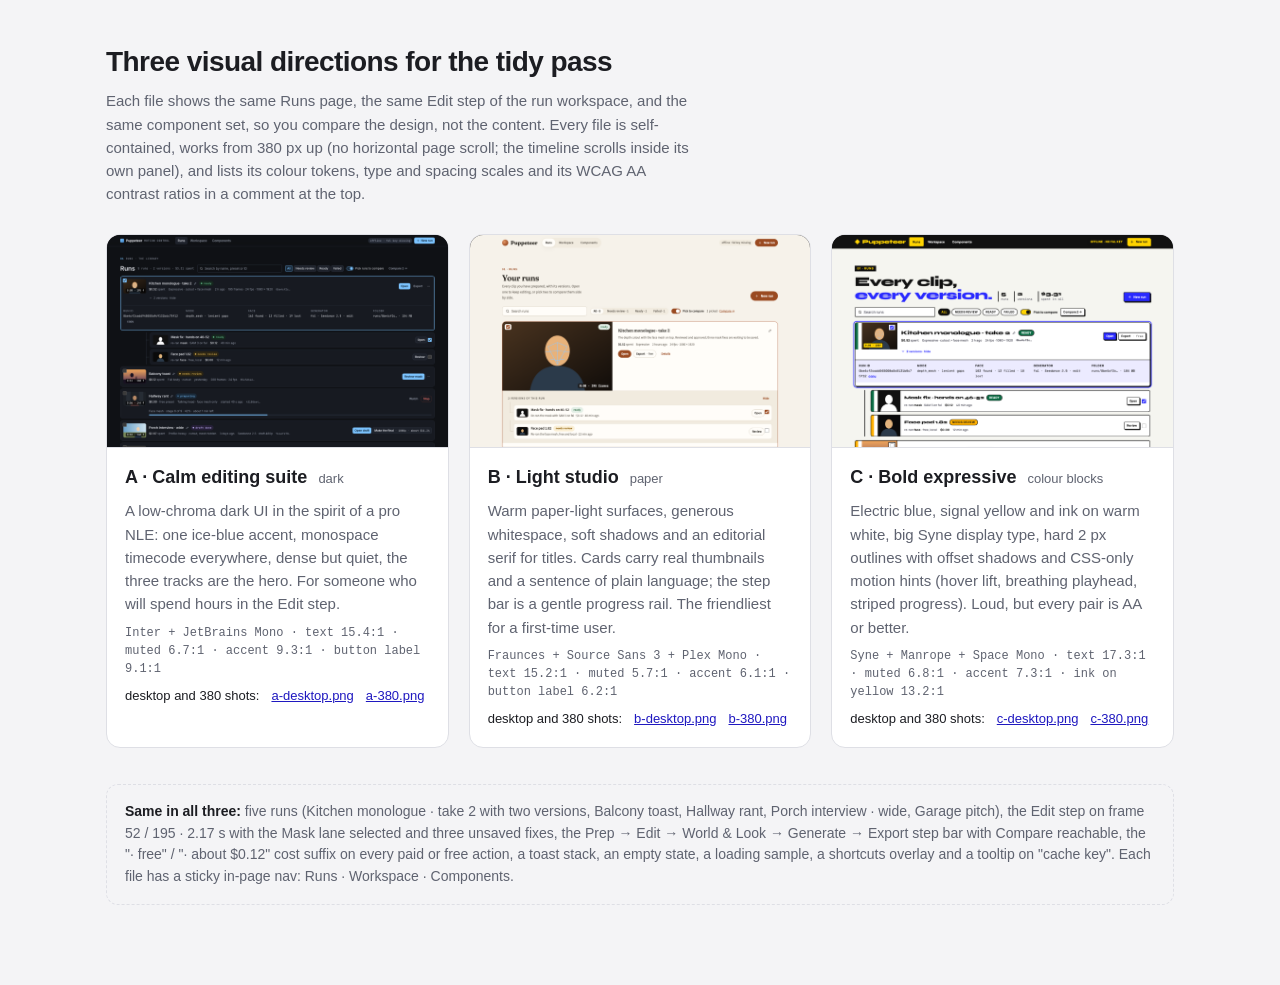
==== docs/tidy/directions/index.html @ 5aec6a77 "Tidy pass, steps 1–3: UX audit, plan, glossary, before shots, three direction mockups docs/UX-AUDIT." ====
<!doctype html>
<html lang="en">
<head>
<meta charset="utf-8">
<meta name="viewport" content="width=device-width,initial-scale=1">
<title>Puppeteer · three visual directions</title>
<style>
:root{--bg:#f4f4f6;--surface:#fff;--text:#1c1d22;--muted:#5f6370;--border:#dedfe5;--accent:#1f18c0}
*{box-sizing:border-box;min-width:0}
body{margin:0;background:var(--bg);color:var(--text);font:15px/1.55 -apple-system,BlinkMacSystemFont,"Segoe UI",Inter,sans-serif;overflow-wrap:anywhere}
main{max-width:1100px;margin:auto;padding:40px 16px 80px}
h1{font-size:28px;margin:0 0 6px;letter-spacing:-.02em}
.lead{color:var(--muted);max-width:70ch;margin:0 0 28px}
.grid{display:grid;grid-template-columns:repeat(auto-fit,minmax(300px,1fr));gap:20px}
.dir{background:var(--surface);border:1px solid var(--border);border-radius:14px;overflow:hidden;display:grid;grid-template-rows:auto 1fr;text-decoration:none;color:inherit;transition:box-shadow .2s,transform .2s}
.dir:hover{box-shadow:0 12px 32px -12px #0003;transform:translateY(-2px)}
.shot{display:block;aspect-ratio:16/10;overflow:hidden;background:#111;border-bottom:1px solid var(--border)}
.body h2 a{color:inherit;text-decoration:none}.body h2 a:hover{color:var(--accent)}
.shot img{width:100%;display:block;object-fit:cover;object-position:top}
.body{padding:16px 18px 18px;display:grid;gap:8px;align-content:start}
.body h2{margin:0;font-size:18px}
.body h2 small{color:var(--muted);font-weight:500;font-size:13px;margin-left:6px}
.body p{margin:0;color:var(--muted)}
.body .meta{font:12px/1.5 ui-monospace,SFMono-Regular,Menlo,monospace;color:var(--muted)}
.links{display:flex;gap:12px;flex-wrap:wrap;font-size:13px}
.links a{color:var(--accent)}
.same{margin-top:36px;padding:16px 18px;border:1px dashed var(--border);border-radius:12px;color:var(--muted);font-size:14px}
.same b{color:var(--text)}
</style>
</head>
<body>
<main>
  <h1>Three visual directions for the tidy pass</h1>
  <p class="lead">Each file shows the same Runs page, the same Edit step of the run workspace, and the same component set, so you compare the design, not the content. Every file is self-contained, works from 380 px up (no horizontal page scroll; the timeline scrolls inside its own panel), and lists its colour tokens, type and spacing scales and its WCAG AA contrast ratios in a comment at the top.</p>

  <div class="grid">
    <div class="dir">
      <a class="shot" href="a-calm-suite.html"><img src="shots/a-desktop.png" alt="Direction A at desktop width"></a>
      <div class="body">
        <h2><a href="a-calm-suite.html">A · Calm editing suite</a> <small>dark</small></h2>
        <p>A low-chroma dark UI in the spirit of a pro NLE: one ice-blue accent, monospace timecode everywhere, dense but quiet, the three tracks are the hero. For someone who will spend hours in the Edit step.</p>
        <span class="meta">Inter + JetBrains Mono · text 15.4:1 · muted 6.7:1 · accent 9.3:1 · button label 9.1:1</span>
        <span class="links"><span>desktop and 380 shots:</span><a href="shots/a-desktop.png">a-desktop.png</a><a href="shots/a-380.png">a-380.png</a></span>
      </div>
    </div>
    <div class="dir">
      <a class="shot" href="b-light-studio.html"><img src="shots/b-desktop.png" alt="Direction B at desktop width"></a>
      <div class="body">
        <h2><a href="b-light-studio.html">B · Light studio</a> <small>paper</small></h2>
        <p>Warm paper-light surfaces, generous whitespace, soft shadows and an editorial serif for titles. Cards carry real thumbnails and a sentence of plain language; the step bar is a gentle progress rail. The friendliest for a first-time user.</p>
        <span class="meta">Fraunces + Source Sans 3 + Plex Mono · text 15.2:1 · muted 5.7:1 · accent 6.1:1 · button label 6.2:1</span>
        <span class="links"><span>desktop and 380 shots:</span><a href="shots/b-desktop.png">b-desktop.png</a><a href="shots/b-380.png">b-380.png</a></span>
      </div>
    </div>
    <div class="dir">
      <a class="shot" href="c-bold.html"><img src="shots/c-desktop.png" alt="Direction C at desktop width"></a>
      <div class="body">
        <h2><a href="c-bold.html">C · Bold expressive</a> <small>colour blocks</small></h2>
        <p>Electric blue, signal yellow and ink on warm white, big Syne display type, hard 2 px outlines with offset shadows and CSS-only motion hints (hover lift, breathing playhead, striped progress). Loud, but every pair is AA or better.</p>
        <span class="meta">Syne + Manrope + Space Mono · text 17.3:1 · muted 6.8:1 · accent 7.3:1 · ink on yellow 13.2:1</span>
        <span class="links"><span>desktop and 380 shots:</span><a href="shots/c-desktop.png">c-desktop.png</a><a href="shots/c-380.png">c-380.png</a></span>
      </div>
    </div>
  </div>

  <div class="same"><b>Same in all three:</b> five runs (Kitchen monologue · take 2 with two versions, Balcony toast, Hallway rant, Porch interview · wide, Garage pitch), the Edit step on frame 52 / 195 · 2.17 s with the Mask lane selected and three unsaved fixes, the Prep → Edit → World &amp; Look → Generate → Export step bar with Compare reachable, the "· free" / "· about $0.12" cost suffix on every paid or free action, a toast stack, an empty state, a loading sample, a shortcuts overlay and a tooltip on "cache key". Each file has a sticky in-page nav: Runs · Workspace · Components.</div>
</main>
</body>
</html>
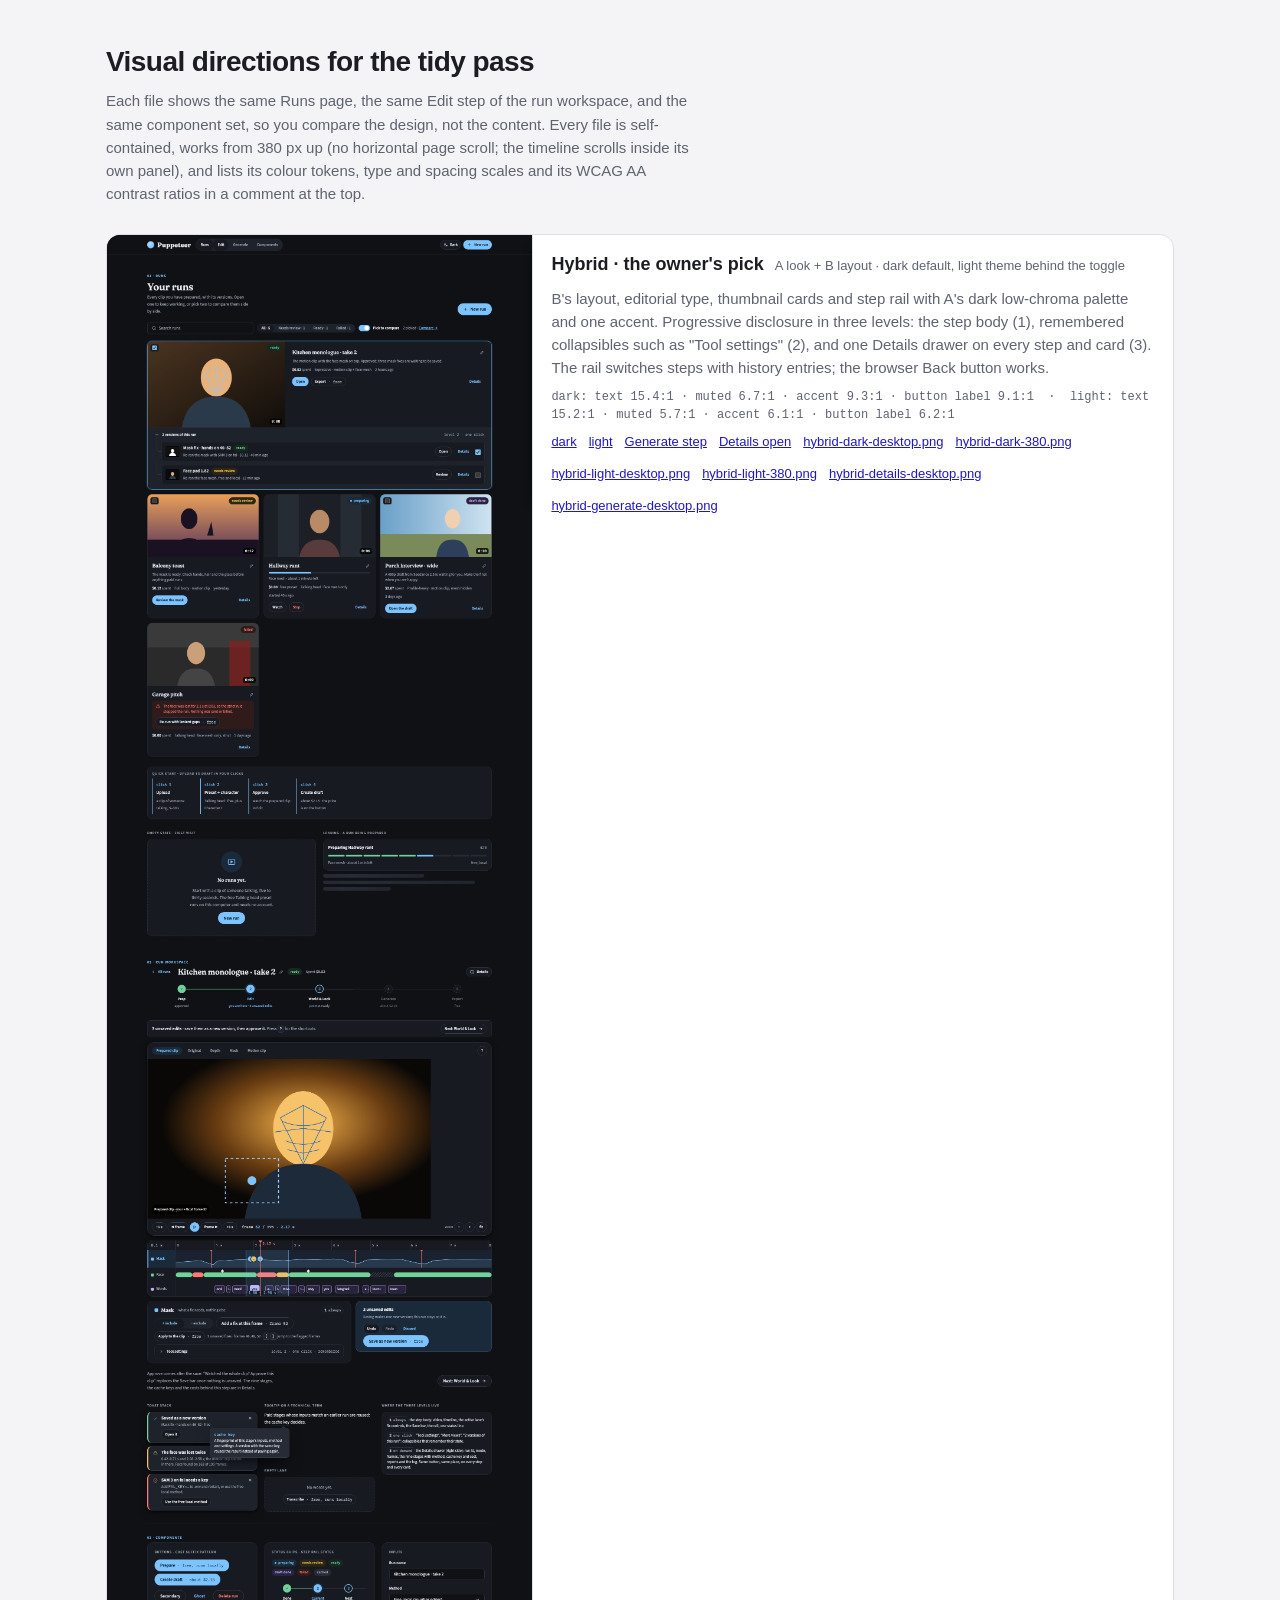
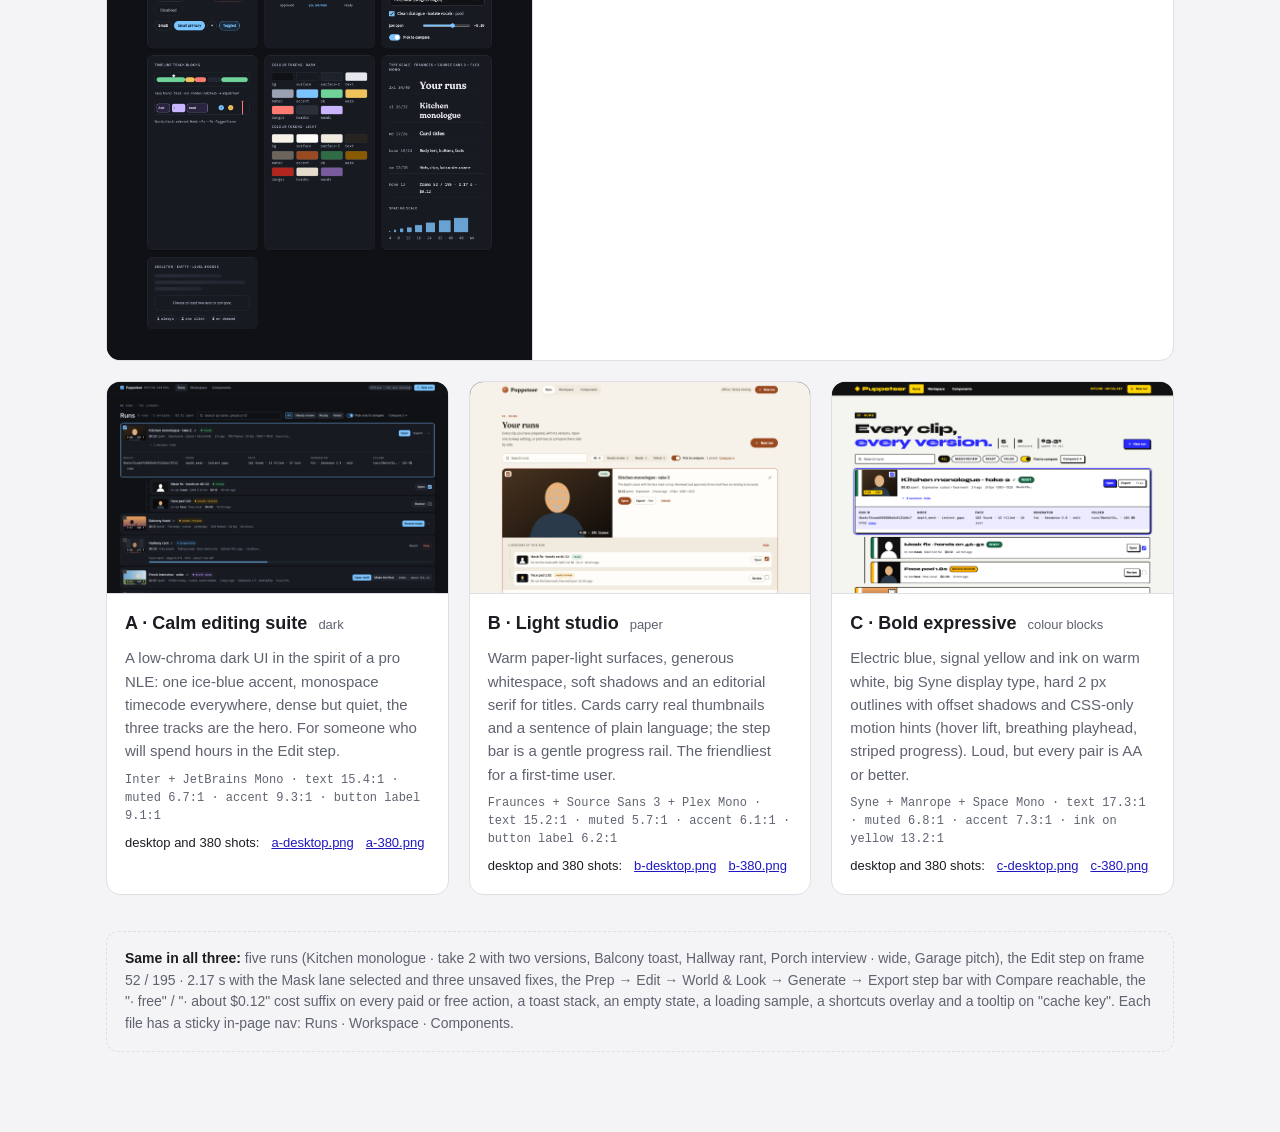
==== commit 4070200c: "Tidy pass: hybrid A+B mockup (dark default, light theme, three disclosure levels, Details drawer) Co" ====
--- a/docs/tidy/directions/index.html
+++ b/docs/tidy/directions/index.html
@@ -30,8 +30,20 @@
 </head>
 <body>
 <main>
-  <h1>Three visual directions for the tidy pass</h1>
+  <h1>Visual directions for the tidy pass</h1>
   <p class="lead">Each file shows the same Runs page, the same Edit step of the run workspace, and the same component set, so you compare the design, not the content. Every file is self-contained, works from 380 px up (no horizontal page scroll; the timeline scrolls inside its own panel), and lists its colour tokens, type and spacing scales and its WCAG AA contrast ratios in a comment at the top.</p>
+
+  <div class="grid" style="margin-bottom:20px">
+    <div class="dir" style="grid-column:1/-1;grid-template-columns:minmax(260px,2fr) 3fr;grid-template-rows:auto">
+      <a class="shot" href="hybrid.html" style="aspect-ratio:auto;border-bottom:0;border-right:1px solid var(--border)"><img src="shots/hybrid-dark-desktop.png" alt="Hybrid at desktop width, dark theme"></a>
+      <div class="body">
+        <h2><a href="hybrid.html">Hybrid · the owner's pick</a> <small>A look + B layout · dark default, light theme behind the toggle</small></h2>
+        <p>B's layout, editorial type, thumbnail cards and step rail with A's dark low-chroma palette and one accent. Progressive disclosure in three levels: the step body (1), remembered collapsibles such as "Tool settings" (2), and one Details drawer on every step and card (3). The rail switches steps with history entries; the browser Back button works.</p>
+        <span class="meta">dark: text 15.4:1 · muted 6.7:1 · accent 9.3:1 · button label 9.1:1 &nbsp;·&nbsp; light: text 15.2:1 · muted 5.7:1 · accent 6.1:1 · button label 6.2:1</span>
+        <span class="links"><a href="hybrid.html?theme=dark">dark</a><a href="hybrid.html?theme=light">light</a><a href="hybrid.html?step=generate">Generate step</a><a href="hybrid.html?details=1">Details open</a><a href="shots/hybrid-dark-desktop.png">hybrid-dark-desktop.png</a><a href="shots/hybrid-dark-380.png">hybrid-dark-380.png</a><a href="shots/hybrid-light-desktop.png">hybrid-light-desktop.png</a><a href="shots/hybrid-light-380.png">hybrid-light-380.png</a><a href="shots/hybrid-details-desktop.png">hybrid-details-desktop.png</a><a href="shots/hybrid-generate-desktop.png">hybrid-generate-desktop.png</a></span>
+      </div>
+    </div>
+  </div>
 
   <div class="grid">
     <div class="dir">
